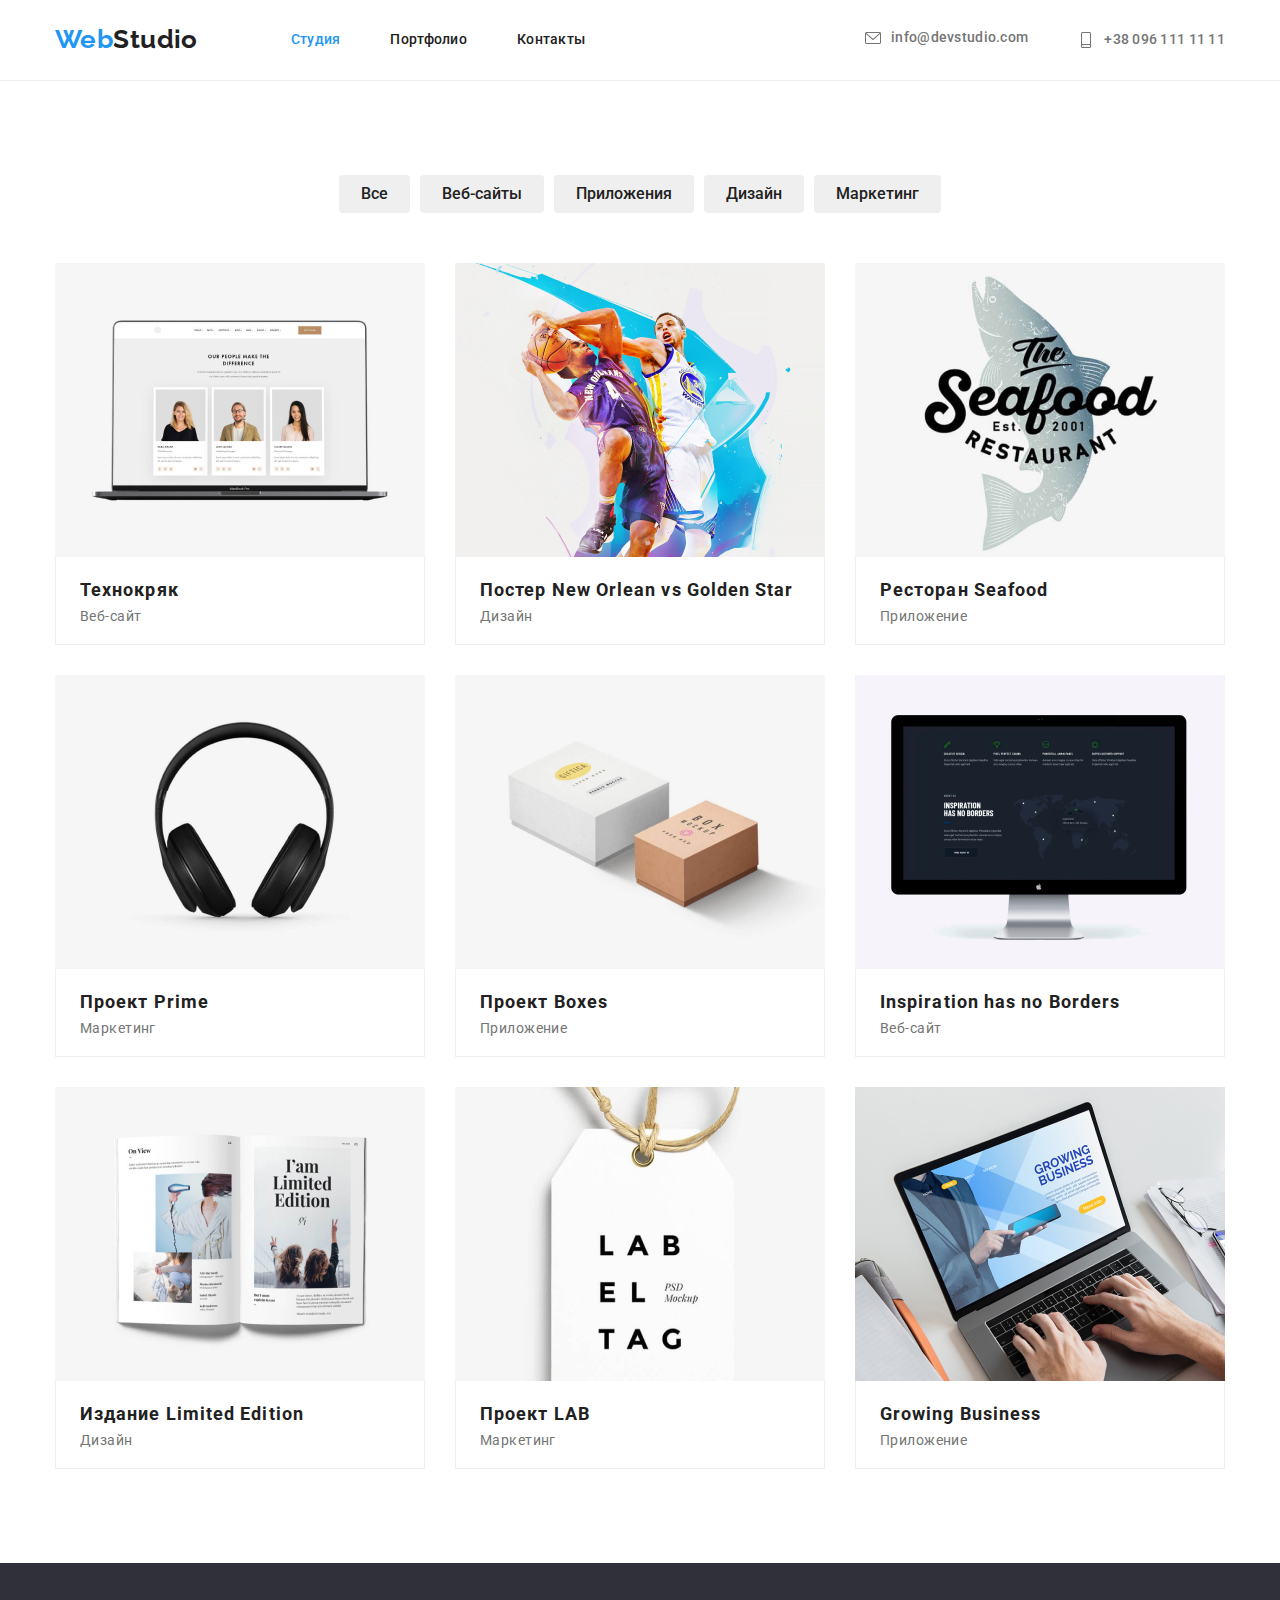
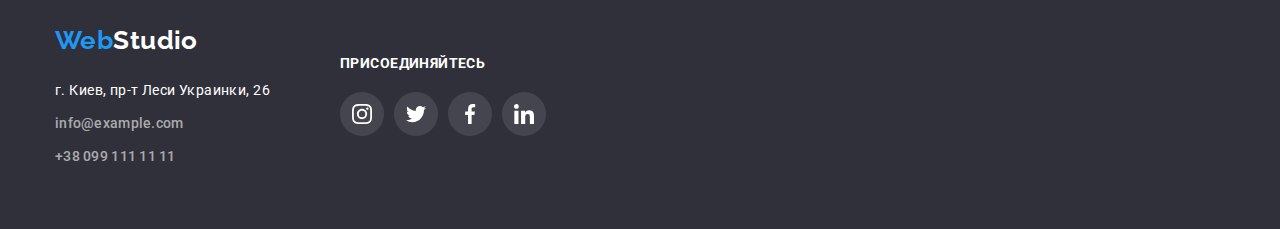
==== portfolio.html @ 3fa5f54a "Добавляет разметку и оформление иконок и декоративных эффектов" ====
<!DOCTYPE html>
<html lang="ru">
  <head>
    <meta charset="UTF-8" />
    <meta http-equiv="X-UA-Compatible" content="IE=edge" />
    <meta name="viewport" content="width=device-width, initial-scale=1.0" />
    <title>Портфолио</title>
    <link rel="preconnect" href="https://fonts.googleapis.com" />
    <link rel="preconnect" href="https://fonts.gstatic.com" crossorigin />
    <link
      href="https://fonts.googleapis.com/css2?family=Raleway:wght@700&family=Roboto:wght@400;500;700;900&display=swap"
      rel="stylesheet"
    />
    <link
      rel="stylesheet"
      href="https://cdnjs.cloudflare.com/ajax/libs/modern-normalize/1.1.0/modern-normalize.min.css"
    />
    <link rel="stylesheet" href="./css/styles.css" />
  </head>

  <body>
    <header class="header">
      <div class="container-header container">
        <a class="logo" href="./index.html"
          >Web<span class="dark-theme">Studio</span></a
        >
        <nav class="navigation">
          <ul class="navigation-list">
            <li class="navigation-item">
              <a class="navigation-link current" href="./index.html">Студия</a>
            </li>
            <li class="navigation-item">
              <a class="navigation-link" href="./portfolio.html">Портфолио</a>
            </li>
            <li class="navigation-item">
              <a class="navigation-link" href="">Контакты</a>
            </li>
          </ul>
        </nav>
        <ul class="contacts-list contacts-list-header">
          <li class="contacts-item">
            <a class="contacts-link" href="mailto:info@devstudio.com"
              ><svg class="icon-contacts" width="16" height="16">
                <use href="./images/icons.svg#icon-envelope"></use></svg
              >info@devstudio.com</a
            >
          </li>
          <li class="contacts-item">
            <a class="contacts-link" href="tel:+380961111111"
              ><svg class="icon-contacts" width="16" height="20">
                <use href="./images/icons.svg#icon-smartphone"></use></svg
              >+38 096 111 11 11</a
            >
          </li>
        </ul>
      </div>
    </header>
    <main>
      <section class="section">
        <div class="container">
          <h1 class="visually-hidden">Портфолио</h1>
          <ul class="filter-list">
            <li class="filter-item">
              <button class="filter" type="button">Все</button>
            </li>
            <li class="filter-item">
              <button class="filter" type="button">Веб-сайты</button>
            </li>
            <li class="filter-item">
              <button class="filter" type="button">Приложения</button>
            </li>
            <li class="filter-item">
              <button class="filter" type="button">Дизайн</button>
            </li>
            <li class="filter-item">
              <button class="filter" type="button">Маркетинг</button>
            </li>
          </ul>
          <ul class="projects">
            <li class="projects-item">
              <a class="projects-items-hover" href="#">
                <img src="images/notebook.jpg" alt="Веб-сайт" width="370" />
                <div class="tumba-projects">
                  <h2 class="projects-title">Технокряк</h2>
                  <p class="projects-text">Веб-сайт</p>
                </div>
              </a>
            </li>
            <li class="projects-item">
              <a class="projects-items-hover" href="#">
                <img
                  src="images/poster.jpg"
                  alt="Постер New Orlean vs Golden Star"
                  width="370"
                />
                <div class="tumba-projects">
                  <h2 class="projects-title">
                    Постер New Orlean vs Golden Star
                  </h2>
                  <p class="projects-text">Дизайн</p>
                </div>
              </a>
            </li>
            <li class="projects-item">
              <a class="projects-items-hover" href="#">
                <img
                  src="images/restaurant.jpg"
                  alt="Эмблема ресторана"
                  width="370"
                />
                <div class="tumba-projects">
                  <h2 class="projects-title">Ресторан Seafood</h2>
                  <p class="projects-text">Приложение</p>
                </div>
              </a>
            </li>
            <li class="projects-item">
              <a class="projects-items-hover" href="#">
                <img src="images/headphones.jpg" alt="Наушники" width="370" />
                <div class="tumba-projects">
                  <h2 class="projects-title">Проект Prime</h2>
                  <p class="projects-text">Маркетинг</p>
                </div>
              </a>
            </li>
            <li class="projects-item">
              <a class="projects-items-hover" href="#">
                <img src="images/boxes.jpg" alt="Кубики" width="370" />
                <div class="tumba-projects">
                  <h2 class="projects-title">Проект Boxes</h2>
                  <p class="projects-text">Приложение</p>
                </div>
              </a>
            </li>
            <li class="projects-item">
              <a class="projects-items-hover" href="#">
                <img src="images/monitor.jpg" alt="Монитор" width="370" />
                <div class="tumba-projects">
                  <h2 class="projects-title">Inspiration has no Borders</h2>
                  <p class="projects-text">Веб-сайт</p>
                </div>
              </a>
            </li>
            <li class="projects-item">
              <a class="projects-items-hover" href="#">
                <img src="images/book.jpg" alt="Книга" width="370" />
                <div class="tumba-projects">
                  <h2 class="projects-title">Издание Limited Edition</h2>
                  <p class="projects-text">Дизайн</p>
                </div>
              </a>
            </li>
            <li class="projects-item">
              <a class="projects-items-hover" href="#">
                <img
                  src="images/progect-lab.jpg"
                  alt="Эмблема проекта LAB"
                  width="370"
                />
                <div class="tumba-projects">
                  <h2 class="projects-title">Проект LAB</h2>
                  <p class="projects-text">Маркетинг</p>
                </div>
              </a>
            </li>
            <li class="projects-item">
              <a class="projects-items-hover" href="#">
                <img
                  src="images/growing-business.jpg"
                  alt="Ноутбук с изображением приложения"
                  width="370"
                />
                <div class="tumba-projects">
                  <h2 class="projects-title">Growing Business</h2>
                  <p class="projects-text">Приложение</p>
                </div>
              </a>
            </li>
          </ul>
        </div>
      </section>
    </main>
    <!--Подвал-->
    <footer>
      <section class="container container-footer">
        <div class="">
          <a class="logo" href="./index.html"
            >Web<span class="white-theme">Studio</span></a
          >
          <address class="address">
            <ul class="address-list">
              <li class="address-item">
                <a>г. Киев, пр-т Леси Украинки, 26</a>
              </li>
              <li class="address-item">
                <a class="address-link" href="mailto:info@example.com"
                  >info@example.com</a
                >
              </li>
              <li class="address-item">
                <a class="address-link" href="tel:+380991111111"
                  >+38 099 111 11 11</a
                >
              </li>
            </ul>
          </address>
        </div>
        <div class="footer-social">
          <h3 class="social-title-footer">присоединяйтесь</h3>
          <ul class="footer-socials-list">
            <li class="footer-socials-item">
              <a class="footer-social-link" href="#">
                <svg class="footer-icon" width="20" height="20">
                  <use href="./images/icons.svg#icon-instagram"></use>
                </svg>
              </a>
            </li>
            <li class="footer-socials-item">
              <a class="footer-social-link" href="#">
                <svg class="footer-icon" width="20" height="20">
                  <use href="./images/icons.svg#icon-twitter"></use>
                </svg>
              </a>
            </li>
            <li class="footer-socials-item">
              <a class="footer-social-link" href="#">
                <svg class="footer-icon" width="20" height="20">
                  <use href="./images/icons.svg#icon-facebook"></use>
                </svg>
              </a>
            </li>
            <li class="footer-socials-item">
              <a class="footer-social-link" href="#">
                <svg class="footer-icon" width="20" height="20">
                  <use href="./images/icons.svg#icon-linkedin"></use>
                </svg>
              </a>
            </li>
          </ul>
        </div>
      </section>
    </footer>
  </body>
</html>
---- css/styles.css ----
:root {
  --secondary-color: #212121;
  --primary-color: #757575;
  --accent-color: #2196f3;
  --white-color: #ffffff;
  --top-line-bg: #ffffff;
  --icon-backdround: #f5f4fa;
  --background-color: #2f303a;
  --white-bg: #ffffff;
  --container-bg: #eeeeee;
}

body {
  font-family: Roboto, sans-serif;
  letter-spacing: 0.03em;
  font-size: 14px;
  /*width: 1600px;*/
  margin: 0 auto;
}

h1,
h2,
h3,
p,
ul {
  margin: 0;
}

ul {
  padding: 0;
  list-style: none;
}

a {
  text-decoration: none;
}
img {
  display: block;
  max-width: 100%;
  height: auto;
}

/*list-style*/
.navigation-item,
.contacts-item,
.address-item,
.peculiarities-item,
.projects-item,
.team-item,
.work-item,
.filter-item {
  list-style: none;
}

/*logo*/
.logo,
.dark-theme,
.white-theme {
  font-family: Raleway;
  font-weight: 700;
  font-size: 26px;
  line-height: 1.38;
  text-decoration: none;
}

.logo {
  color: var(--accent-color);
}

.dark-theme {
  color: var(--secondary-color);
}

.white-theme {
  color: var(--white-color);
}
/*link*/
.address-link,
.contacts-link,
.navigation-link {
  font-weight: 500;
  line-height: 1.14;
  letter-spacing: 0.02em;
  text-decoration: none;
}
.navigation-link.current {
  color: var(--accent-color);
}

.navigation-link {
  padding: 32px 0;
  color: var(--secondary-color);
  display: block;
}
.contacts-link {
  color: var(--primary-color);
}
.address-link {
  color: rgba(255, 255, 255, 0.6);
}
.address {
  font-style: normal;
  font-weight: 400;
  line-height: 1.71;
  text-decoration: none;
  margin-top: 20px;
  color: var(--white-color);
}
.address-item:hover,
.address-link:hover,
.navigation-link:focus,
.navigation-link:hover,
.contacts-link:focus,
.contacts-link:hover {
  color: var(--accent-color);
}

.title-hero {
  font-weight: 900;
  font-size: 44px;
  line-height: 1.36;
  letter-spacing: 0.06em;
  text-transform: uppercase;
  width: 696px;
  margin: 0 auto;
  text-align: center;
  color: var(--white-color);
}

.button-hero {
  font-weight: 700;
  font-size: 16px;
  line-height: 1.87;
  align-items: center;
  text-align: center;
  letter-spacing: 0.06em;
  cursor: pointer;
  min-width: 200px;
  margin: 0 auto;
  margin-top: 30px;
  padding: 10px 29px;
  display: block;
  padding: 10px 32px;
  box-shadow: 0px 4px 4px rgba(0, 0, 0, 0.15);
  border: none;
  border-radius: 4px;
  color: var(--white-color);
  background-color: var(--accent-color);
}

.peculiarities-title {
  font-weight: 700;
  font-size: 14px;
  line-height: 1.14;
  text-transform: uppercase;
  color: var(--secondary-color);
}

.peculiarities-text,
.team-text,
.projects-text {
  color: var(--primary-color);
}

/*visible h2*/
.team-title,
.work-title {
  font-weight: 700;
  font-size: 36px;
  line-height: 1.16;
  color: var(--secondary-color);
}

.peculiarities-text {
  font-size: 14px;
  line-height: 1.71;
  letter-spacing: 0.03em;
}

.team-member {
  font-weight: 500;
  font-size: 16px;
  line-height: 1.18;
  color: var(--secondary-color);
}
.team-text {
  font-weight: 400;
  font-size: 16px;
  line-height: 1.18;
}

/*visually-hidden h2*/
.visually-hidden {
  position: absolute;
  clip: rect(0 0 0 0);
  width: 1px;
  height: 1px;
  margin: -1px;
}

.social-title-footer {
  font-weight: 700;
  font-size: 14px;
  line-height: 1.14;
  text-transform: uppercase;
  color: var(--white-color);
}

.filter {
  font-weight: 500;
  font-size: 16px;
  line-height: 1.62;
  text-align: center;
  border: none;
  border-radius: 4px;
  padding: 6px 22px;
  cursor: pointer;
  color: var(--secondary-color);
  /*box-shadow: 0px 3px 1px rgba(0, 0, 0, 0.1), 0px 1px 2px rgba(0, 0, 0, 0.08),
    0px 2px 2px rgba(0, 0, 0, 0.12);*/
}
.filter:hover,
.filter:focus {
  background-color: var(--accent-color);
  color: var(--white-color);
  box-shadow: 0px 3px 1px rgba(0, 0, 0, 0.1), 0px 1px 2px rgba(0, 0, 0, 0.08),
    0px 2px 2px rgba(0, 0, 0, 0.12);
}

.filter-list {
  display: flex;
  justify-content: center;
}

.projects-title {
  font-size: 18px;
  line-height: 2;
  letter-spacing: 0.06em;
  color: var(--secondary-color);
}

/* bloks*/
.container {
  width: 1200px;
  margin: 0 auto;
  padding: 0 15px;
}
.section {
  padding: 94px 0;
}

.header {
  border-bottom-width: 1px;
  border-bottom-style: solid;
  border-bottom-color: #ececec;
}

.container-header {
  display: flex;
  align-items: center;
}

.navigation {
  margin-left: 93px;
}

.navigation-list {
  display: flex;
}

.navigation-item:not(:last-child) {
  margin-right: 50px;
}

.contacts-list {
  display: flex;
  margin-left: auto;
}

.contacts-item:not(:last-child) {
  margin-right: 50px;
}

.section-hero {
  background-color: var(--background-color);
  padding: 200px 0;
}

.hero-bunner {
  max-width: 1600px;
  height: 600px;
  margin-left: auto;
  margin-right: auto;
  background-image: linear-gradient(
      to left,
      rgba(47, 48, 58, 0.4),
      rgba(47, 48, 58, 0.4)
    ),
    url(../images/hero-baner.jpg);
  background-repeat: no-repeat;
  background-position: center;
  background-size: cover;
}
.peculiarities {
  margin: 0 auto;
}

.peculiarities-list {
  display: flex;
}

.peculiarities-item:not(:last-child) {
  margin-right: 30px;
}

.peculiarities-title {
  box-sizing: content-box;
  margin-bottom: 10px;
}

.section-work {
  padding-bottom: 0;
}

.work-title {
  text-align: center;
}
.work-list {
  margin-top: 50px;
  display: flex;
}

.work-item:not(:last-child) {
  margin-right: 30px;
}

.section-team {
  background: #f5f4fa;
}

.team-title {
  margin: 0;
  text-align: center;
}

.team-list {
  display: flex;
  flex-wrap: wrap;
  margin-top: 50px;
}

.team-member {
  margin-bottom: 10px;
}
.tumba {
  padding: 30px 0;
}

.team-item:not(:last-child) {
  margin-right: 30px;
}

.team-item {
  background-color: var(--white-bg);
  border-radius: 4px;
  box-shadow: 0px 3px 1px rgba(0, 0, 0, 0.1), 0px 1px 2px rgba(0, 0, 0, 0.08),
    0px 2px 2px rgba(0, 0, 0, 0.12);
  text-align: center;
}

footer {
  background-color: var(--background-color);
  padding: 60px 0;
}

.address-item:not(:last-child) {
  margin-bottom: 9px;
}

.filter-item:not(:last-child) {
  margin-right: 10px;
}

.projects {
  margin-top: 50px;
  display: flex;
  flex-wrap: wrap;
  align-items: center;
  justify-content: space-between;
}

.projects-item:nth-child(-n + 6) {
  margin-bottom: 30px;
}

.tumba-projects {
  margin-top: -5px;
  padding: 20px 24px;
  border-right: 1px solid #eeeeee;
  border-bottom: 1px solid #eeeeee;
  border-left: 1px solid #eeeeee;
  background: var(--white-bg);
}

.projects-titel {
  margin-bottom: 4px;
}

/*Sprits*/

.peculiarities-tumba {
  height: 120px;
  margin-bottom: 30px;
  border-radius: 4%;
  display: flex;
  justify-content: center;
  align-items: center;
  background-color: var(--icon-backdround);
}

.peculiarities-icon {
  width: 70px;
  height: 70px;
}

.team-socials-list {
  display: flex;
  justify-content: center;
  align-items: center;
  margin-top: 16px;
}

.button-icons {
  padding: 0;
  border: none;
  background-color: #fff;
  align-items: center;
}

.team-social-link {
  display: flex;
  width: 44px;
  height: 44px;
  align-items: center;
  justify-content: center;
  border-radius: 50%;
}

.team-social-link:hover,
.team-social-link:focus {
  background-color: var(--accent-color);
}

.team-social-link:hover .icon,
.team-social-link:focus .icon {
  fill: #fff;
}

.button-icons:not(:last-child) {
  margin-right: 10px;
}

.icon,
.clients-icon {
  fill: #afb1b8;
}
.clients-list {
  display: flex;
  justify-content: center;
  align-items: center;
  margin-top: 50px;
}

.clients-item {
  padding: 0;
  border-radius: 4%;
  align-items: center;
}

.clients-item:not(:last-child) {
  margin-right: 30px;
}

.clients-social-link {
  display: flex;
  width: 170px;
  height: 92px;
  align-items: center;
  justify-content: center;
  border: 1px solid #afb1b8;
  border-radius: 4%;
}

.clients-social-link:hover,
.clients-social-link:focus {
  border-color: var(--accent-color);
}

.clients-social-link:hover .clients-icon,
.clients-social-link:focus .clients-icon {
  fill: var(--accent-color);
}

.contacts-link {
  display: flex;
  align-items: center;
}
.contacts-item {
  padding: 0;
}
.icon-contacts {
  margin-right: 10px;
  fill: var(--primary-color);
}

.contacts-link:hover .icon-contacts,
.contacts-link:focus .icon-contacts {
  fill: var(--accent-color);
}

.container-footer {
  display: flex;
  align-items: center;
}

.footer-social {
  display: block;
  margin-left: 70px;
}

.footer-socials-list {
  display: flex;
  align-items: center;
  justify-content: center;
  margin-top: 20px;
}

.footer-socials-item {
  padding: 0;
  align-items: center;
  border-radius: 50%;
  background-image: linear-gradient(
    to left,
    rgba(255, 255, 255, 10%),
    rgba(255, 255, 255, 10%)
  );
}

.footer-social-link:hover,
.footer-social-link:focus {
  background-image: linear-gradient(
    to left,
    var(--accent-color),
    var(--accent-color)
  );
}

.footer-socials-item:not(last-child) {
  margin-right: 10px;
}

.footer-social-link {
  display: flex;
  width: 44px;
  height: 44px;
  align-items: center;
  justify-content: center;
  border-radius: 50%;
}
.footer-icon {
  fill: #fff;
}

.projects-items-hover {
  display: block;
}

.projects-items-hover:hover,
.projects-items-hover:focus {
  box-shadow: 0px 1px 1px rgba(0, 0, 0, 0.12), 0px 4px 4px rgba(0, 0, 0, 0.06),
    1px 4px 6px rgba(0, 0, 0, 0.16);
}
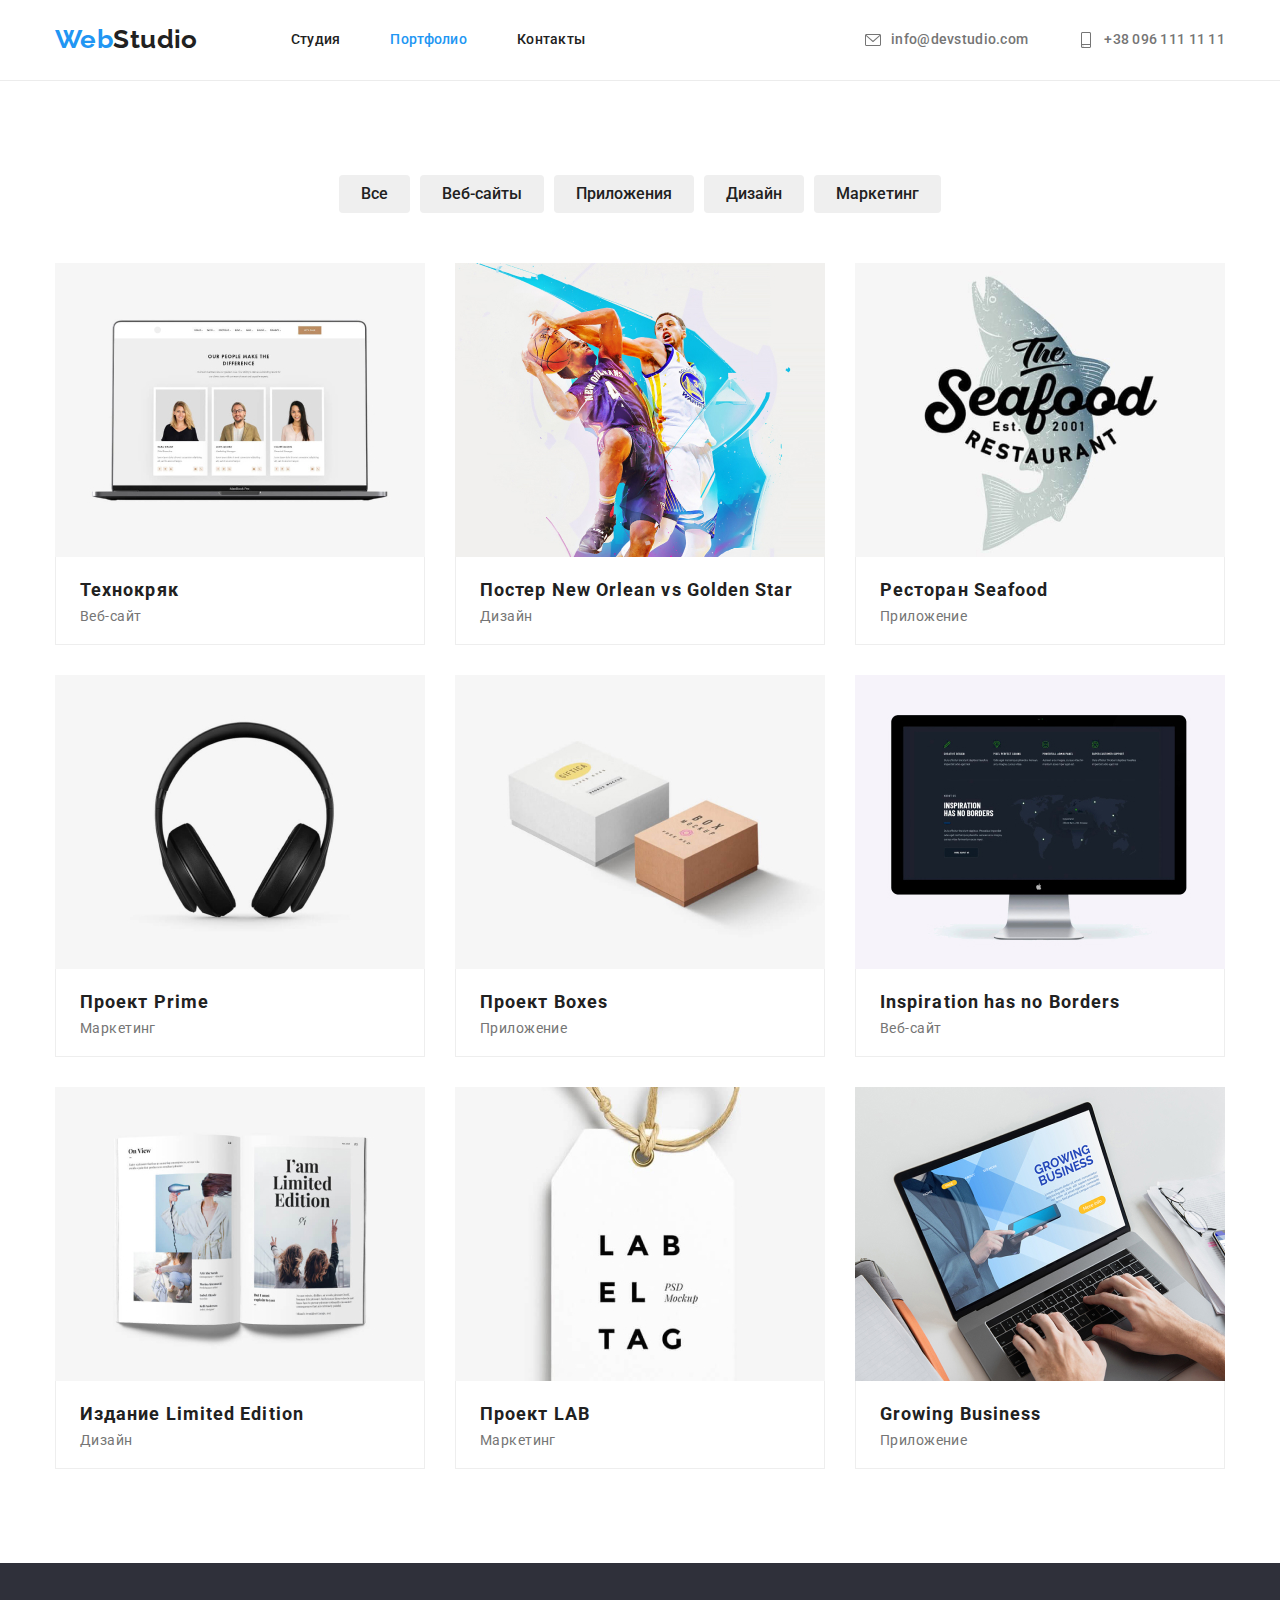
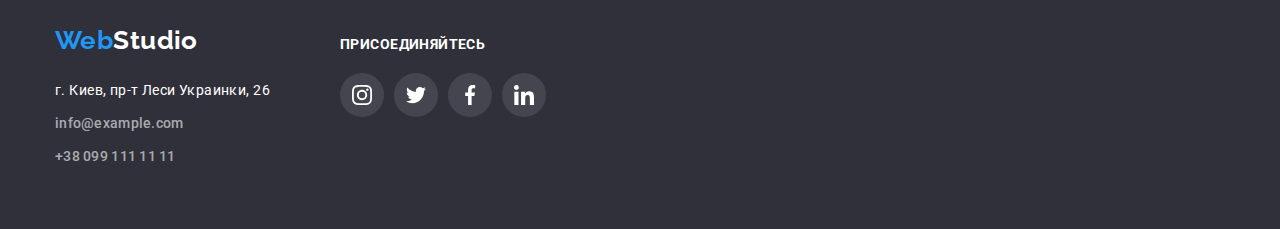
==== commit 85c02ca7: "финальные правки" ====
--- a/portfolio.html
+++ b/portfolio.html
@@ -27,10 +27,12 @@
         <nav class="navigation">
           <ul class="navigation-list">
             <li class="navigation-item">
-              <a class="navigation-link current" href="./index.html">Студия</a>
+              <a class="navigation-link" href="./index.html">Студия</a>
             </li>
             <li class="navigation-item">
-              <a class="navigation-link" href="./portfolio.html">Портфолио</a>
+              <a class="navigation-link current" href="./portfolio.html"
+                >Портфолио</a
+              >
             </li>
             <li class="navigation-item">
               <a class="navigation-link" href="">Контакты</a>
@@ -182,7 +184,7 @@
     </main>
     <!--Подвал-->
     <footer>
-      <section class="container container-footer">
+      <div class="container container-footer">
         <div class="">
           <a class="logo" href="./index.html"
             >Web<span class="white-theme">Studio</span></a
@@ -190,7 +192,10 @@
           <address class="address">
             <ul class="address-list">
               <li class="address-item">
-                <a>г. Киев, пр-т Леси Украинки, 26</a>
+                <a  class="contact-item-adress"
+                                href="https://goo.gl/maps/y6xnHyguMe7NYzZM8" 
+                                target="_blank" rel="noopener nofollow noreferrer">
+                                г. Киев, пр-т Леси Украинки, 26</a>
               </li>
               <li class="address-item">
                 <a class="address-link" href="mailto:info@example.com"
@@ -238,7 +243,7 @@
             </li>
           </ul>
         </div>
-      </section>
+      </div>
     </footer>
   </body>
 </html>
--- a/css/styles.css
+++ b/css/styles.css
@@ -98,7 +98,8 @@
 .address-link {
   color: rgba(255, 255, 255, 0.6);
 }
-.address {
+.address,
+.contact-item-adress {
   font-style: normal;
   font-weight: 400;
   line-height: 1.71;
@@ -106,8 +107,13 @@
   margin-top: 20px;
   color: var(--white-color);
 }
+
+.contact-item-adress:focus,
+.contact-item-adress:hover,
 .address-item:hover,
+.address-item:focus,
 .address-link:hover,
+.address-link:focus,
 .navigation-link:focus,
 .navigation-link:hover,
 .contacts-link:focus,
@@ -164,7 +170,9 @@
 
 /*visible h2*/
 .team-title,
-.work-title {
+.work-title,
+.clients-title {
+  text-align: center;
   font-weight: 700;
   font-size: 36px;
   line-height: 1.16;
@@ -273,6 +281,7 @@
 }
 
 .contacts-list {
+  align-items: center;
   display: flex;
   margin-left: auto;
 }
@@ -340,7 +349,6 @@
 
 .team-title {
   margin: 0;
-  text-align: center;
 }
 
 .team-list {
@@ -520,7 +528,7 @@
 
 .container-footer {
   display: flex;
-  align-items: center;
+  align-items: baseline;
 }
 
 .footer-social {
@@ -555,7 +563,7 @@
   );
 }
 
-.footer-socials-item:not(last-child) {
+.footer-socials-item:not(:last-child) {
   margin-right: 10px;
 }
 
